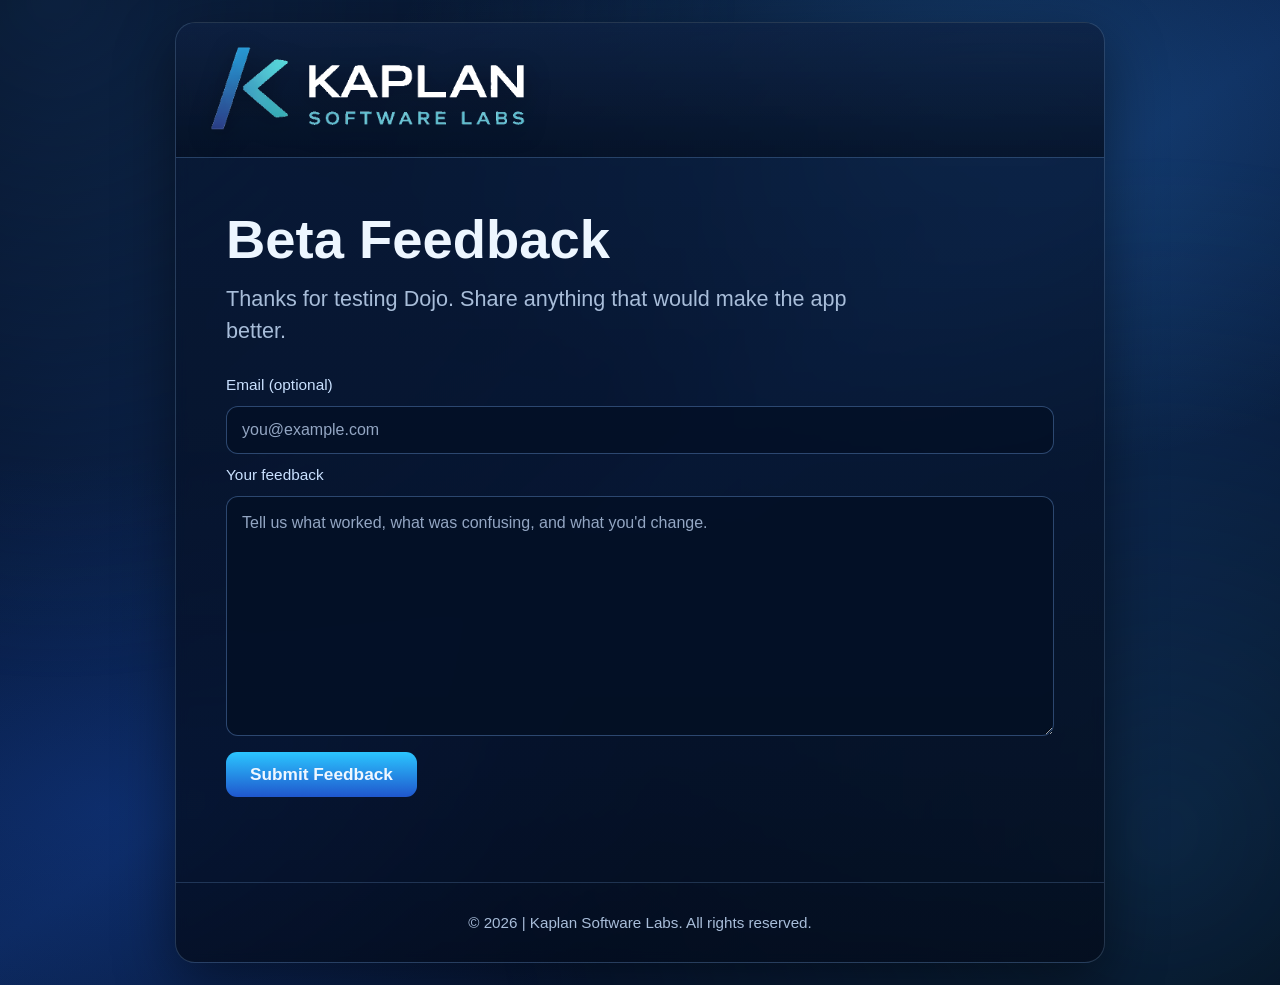
==== beta-feedback/index.html @ 79942fa9 "updates" ====
<!doctype html>
<html lang="en">
  <head>
    <meta charset="UTF-8" />
    <meta name="viewport" content="width=device-width, initial-scale=1.0" />
    <title>Kaplan Software Labs | Beta Feedback</title>
    <meta
      name="description"
      content="Share Dojo beta feedback with Kaplan Software Labs."
    />
    <link rel="stylesheet" href="styles.css" />
  </head>
  <body>
    <div class="background-glow" aria-hidden="true"></div>
    <main class="shell">
      <header class="topbar">
        <a class="brand" href="/" aria-label="Kaplan Software Labs home">
          <img class="brand-logo" src="./kaplan_software_labs_logo.png" alt="Kaplan Software Labs" />
        </a>
      </header>

      <section class="content">
        <h1>Beta Feedback</h1>
        <p class="lead">
          Thanks for testing Dojo. Share anything that would make the app better.
        </p>

        <form class="feedback-form" data-feedback-form>
          <label for="feedback-email">Email (optional)</label>
          <input
            id="feedback-email"
            name="email"
            type="email"
            placeholder="you@example.com"
            autocomplete="email"
          />

          <label for="feedback-message">Your feedback</label>
          <textarea
            id="feedback-message"
            name="feedback"
            placeholder="Tell us what worked, what was confusing, and what you'd change."
            required
          ></textarea>

          <button type="submit">Submit Feedback</button>
        </form>

        <p class="feedback" data-feedback-message aria-live="polite"></p>
      </section>

      <footer class="footer">
        <p>© 2026 | Kaplan Software Labs. All rights reserved.</p>
      </footer>
    </main>

    <script src="script.js"></script>
  </body>
</html>
---- beta-feedback/styles.css ----
:root {
  --bg-main: #020814;
  --bg-mid: #0b2451;
  --panel: rgba(5, 16, 37, 0.78);
  --line: rgba(141, 193, 255, 0.2);
  --text-main: #edf6ff;
  --text-muted: #a8bdd9;
  --action-1: #2bc6ff;
  --action-2: #1f56cd;
  --success: #7cf7ca;
  --danger: #ff98ad;
}

* {
  box-sizing: border-box;
}

html,
body {
  margin: 0;
  min-height: 100%;
}

body {
  font-family: "Avenir Next", "Segoe UI", "Trebuchet MS", sans-serif;
  color: var(--text-main);
  background:
    radial-gradient(900px 550px at 75% 12%, rgba(60, 169, 255, 0.23), transparent 65%),
    radial-gradient(820px 520px at 8% 82%, rgba(24, 81, 204, 0.24), transparent 68%),
    linear-gradient(145deg, #01040c 0%, var(--bg-mid) 50%, #010510 100%);
  padding: 22px 14px;
}

.background-glow {
  position: fixed;
  inset: -16vh -10vw;
  pointer-events: none;
  background:
    radial-gradient(circle at 12% 12%, rgba(55, 143, 255, 0.2), transparent 40%),
    radial-gradient(circle at 84% 82%, rgba(56, 174, 255, 0.16), transparent 42%);
  filter: blur(10px);
}

.shell {
  width: min(930px, 100%);
  margin: 0 auto;
  border: 1px solid rgba(166, 210, 255, 0.2);
  border-radius: 20px;
  background: linear-gradient(180deg, rgba(8, 24, 53, 0.64), rgba(3, 10, 24, 0.73));
  backdrop-filter: blur(6px);
  overflow: hidden;
  box-shadow: 0 20px 60px rgba(0, 0, 0, 0.46);
}

.topbar {
  padding: 20px 28px;
  border-bottom: 1px solid var(--line);
  background: linear-gradient(180deg, rgba(21, 44, 81, 0.36), rgba(3, 12, 27, 0.56));
}

.brand {
  display: inline-flex;
}

.brand-logo {
  display: block;
  width: clamp(200px, 30vw, 330px);
  height: auto;
  filter: drop-shadow(0 6px 12px rgba(0, 0, 0, 0.35));
}

.content {
  padding: clamp(22px, 4vw, 50px);
}

h1 {
  margin: 0;
  font-size: clamp(2rem, 4.4vw, 3.4rem);
}

.lead {
  margin: 12px 0 28px;
  color: var(--text-muted);
  font-size: clamp(1.02rem, 2vw, 1.35rem);
  max-width: 55ch;
  line-height: 1.5;
}

.feedback-form {
  display: grid;
  gap: 12px;
}

.feedback-form label {
  font-size: 0.96rem;
  color: #cae1ff;
}

.feedback-form input,
.feedback-form textarea {
  border: 1px solid rgba(123, 180, 255, 0.34);
  border-radius: 12px;
  background: var(--panel);
  color: var(--text-main);
  font-size: 1rem;
  padding: 14px 15px;
  font-family: inherit;
}

.feedback-form textarea {
  min-height: 240px;
  resize: vertical;
  line-height: 1.5;
}

.feedback-form input::placeholder,
.feedback-form textarea::placeholder {
  color: #93a6c3;
}

.feedback-form input:focus,
.feedback-form textarea:focus {
  outline: 2px solid rgba(86, 186, 255, 0.5);
  border-color: rgba(134, 200, 255, 0.62);
}

.feedback-form button {
  border: 0;
  justify-self: start;
  margin-top: 4px;
  padding: 12px 24px;
  border-radius: 11px;
  font-size: 1.08rem;
  font-weight: 700;
  color: #eff7ff;
  background: linear-gradient(180deg, var(--action-1), var(--action-2));
  cursor: pointer;
  transition: transform 160ms ease, filter 160ms ease;
}

.feedback-form button:hover,
.feedback-form button:focus-visible {
  transform: translateY(-1px);
  filter: brightness(1.08);
}

.feedback-form button:disabled {
  cursor: not-allowed;
  opacity: 0.76;
  transform: none;
  filter: none;
}

.feedback {
  min-height: 1.3em;
  margin: 14px 0 0;
  color: var(--success);
}

.feedback.error {
  color: var(--danger);
}

.footer {
  text-align: center;
  border-top: 1px solid var(--line);
  color: var(--text-muted);
  padding: 16px;
  font-size: 0.95rem;
}

@media (max-width: 640px) {
  body {
    padding: 10px;
  }

  .topbar {
    padding: 14px 16px;
  }

  .content {
    padding: 20px 16px;
  }

  .feedback-form button {
    width: 100%;
    justify-self: stretch;
  }
}
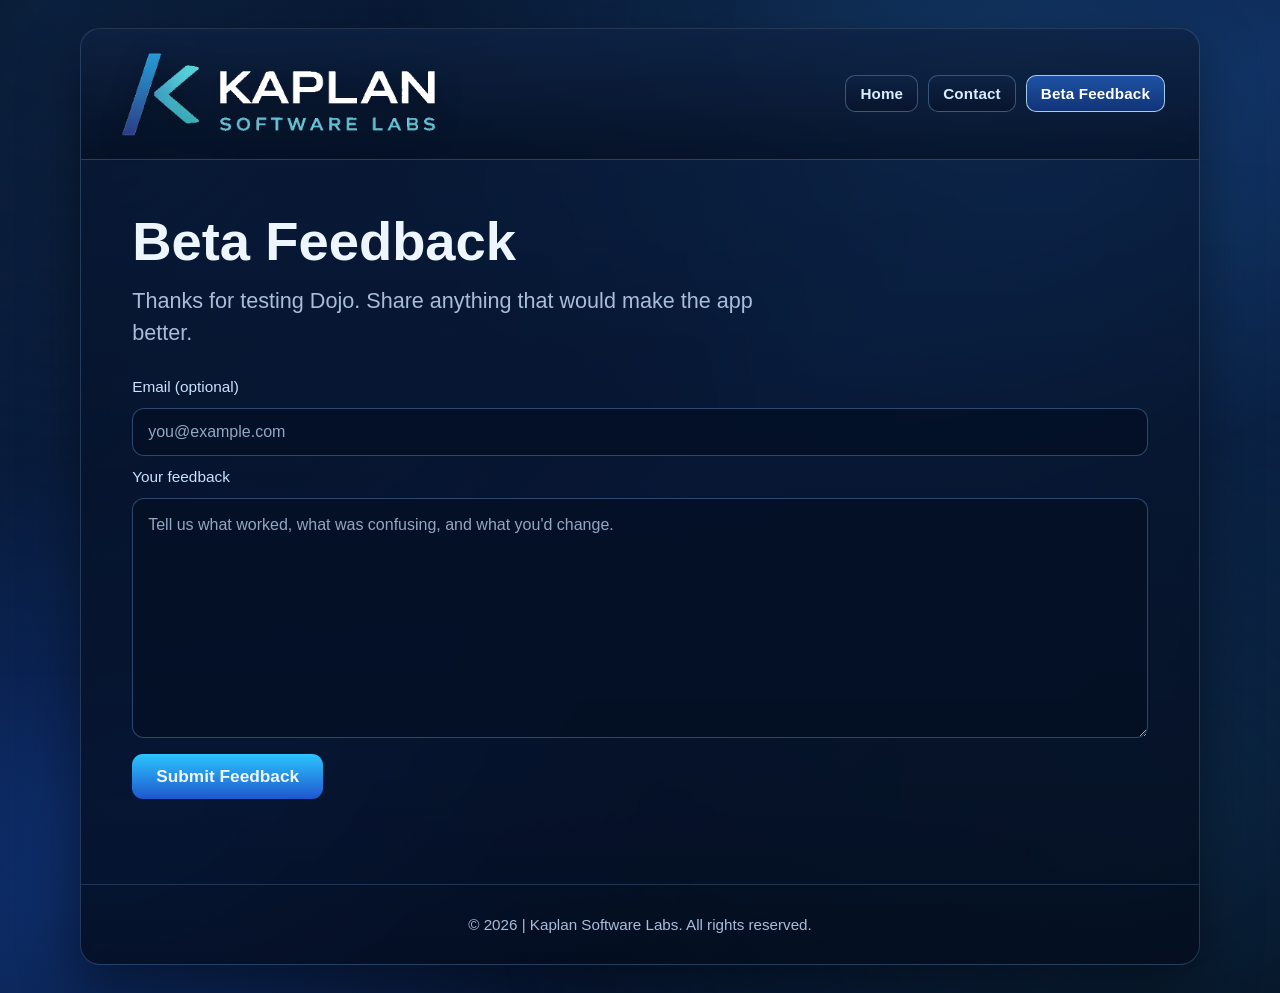
==== commit e3e539c5: "changes" ====
--- a/beta-feedback/index.html
+++ b/beta-feedback/index.html
@@ -14,9 +14,14 @@
     <div class="background-glow" aria-hidden="true"></div>
     <main class="shell">
       <header class="topbar">
-        <a class="brand" href="/" aria-label="Kaplan Software Labs home">
+        <a class="brand" href="../index.html" aria-label="Kaplan Software Labs home">
           <img class="brand-logo" src="./kaplan_software_labs_logo.png" alt="Kaplan Software Labs" />
         </a>
+        <nav class="top-actions" aria-label="Primary">
+          <a class="top-action" href="../index.html">Home</a>
+          <a class="top-action" href="mailto:contact@kaplansoftwarelabs.com">Contact</a>
+          <a class="top-action top-action--active" href="./index.html" aria-current="page">Beta Feedback</a>
+        </nav>
       </header>
 
       <section class="content">
--- a/beta-feedback/styles.css
+++ b/beta-feedback/styles.css
@@ -28,7 +28,7 @@
     radial-gradient(900px 550px at 75% 12%, rgba(60, 169, 255, 0.23), transparent 65%),
     radial-gradient(820px 520px at 8% 82%, rgba(24, 81, 204, 0.24), transparent 68%),
     linear-gradient(145deg, #01040c 0%, var(--bg-mid) 50%, #010510 100%);
-  padding: 22px 14px;
+  padding: 28px 18px;
 }
 
 .background-glow {
@@ -42,7 +42,7 @@
 }
 
 .shell {
-  width: min(930px, 100%);
+  width: min(1120px, 100%);
   margin: 0 auto;
   border: 1px solid rgba(166, 210, 255, 0.2);
   border-radius: 20px;
@@ -53,7 +53,11 @@
 }
 
 .topbar {
-  padding: 20px 28px;
+  display: flex;
+  align-items: center;
+  justify-content: space-between;
+  gap: 14px;
+  padding: 20px 34px;
   border-bottom: 1px solid var(--line);
   background: linear-gradient(180deg, rgba(21, 44, 81, 0.36), rgba(3, 12, 27, 0.56));
 }
@@ -69,8 +73,42 @@
   filter: drop-shadow(0 6px 12px rgba(0, 0, 0, 0.35));
 }
 
+.top-actions {
+  display: inline-flex;
+  align-items: center;
+  gap: 10px;
+}
+
+.top-action {
+  text-decoration: none;
+  color: #d8edff;
+  border: 1px solid rgba(144, 201, 255, 0.34);
+  border-radius: 10px;
+  padding: 9px 14px;
+  font-size: 0.95rem;
+  font-weight: 600;
+  letter-spacing: 0.01em;
+  background: linear-gradient(180deg, rgba(16, 37, 72, 0.62), rgba(7, 18, 41, 0.72));
+  transition: transform 160ms ease, border-color 160ms ease, color 160ms ease;
+}
+
+.top-action:hover,
+.top-action:focus-visible {
+  transform: translateY(-1px);
+  border-color: rgba(186, 228, 255, 0.7);
+  color: #f6fbff;
+}
+
+.top-action--active {
+  color: #ffffff;
+  border-color: rgba(201, 234, 255, 0.82);
+  background: linear-gradient(180deg, rgba(38, 99, 196, 0.76), rgba(18, 57, 130, 0.86));
+  pointer-events: none;
+}
+
 .content {
-  padding: clamp(22px, 4vw, 50px);
+  padding-inline: clamp(18px, 4vw, 64px);
+  padding-block: clamp(22px, 4vw, 50px);
 }
 
 h1 {
@@ -169,17 +207,24 @@
   font-size: 0.95rem;
 }
 
-@media (max-width: 640px) {
+@media (max-width: 620px) {
   body {
     padding: 10px;
   }
 
   .topbar {
-    padding: 14px 16px;
+    flex-direction: column;
+    align-items: stretch;
+    padding: 16px;
   }
 
   .content {
     padding: 20px 16px;
+  }
+
+  .top-actions {
+    justify-content: center;
+    flex-wrap: wrap;
   }
 
   .feedback-form button {
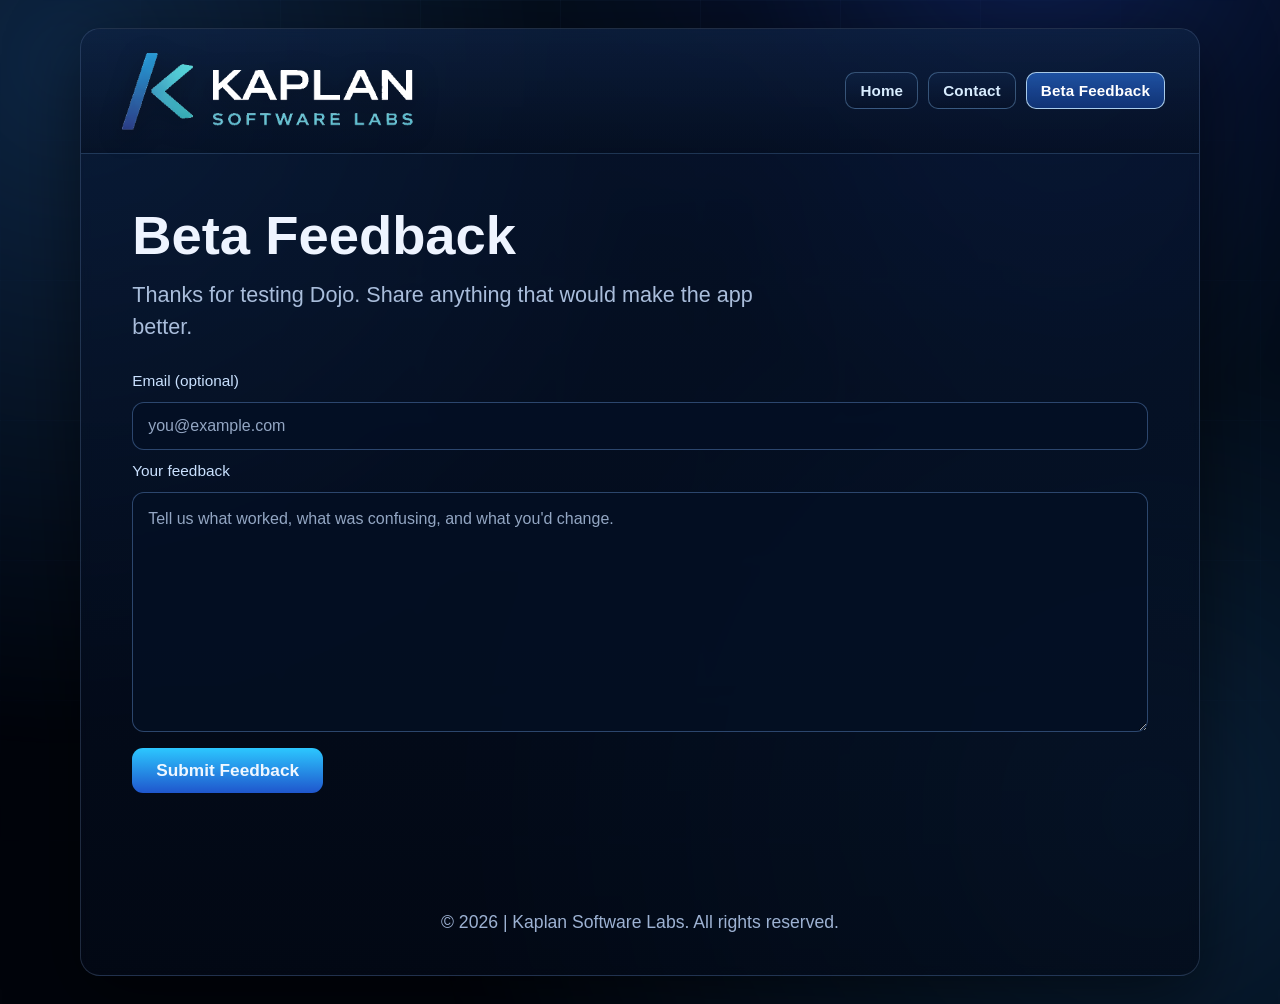
==== commit e848c863: "video background" ====
--- a/beta-feedback/index.html
+++ b/beta-feedback/index.html
@@ -8,14 +8,19 @@
       name="description"
       content="Share Dojo beta feedback with Kaplan Software Labs."
     />
-    <link rel="stylesheet" href="styles.css" />
+    <link rel="stylesheet" href="../styles.css" />
   </head>
   <body>
+    <video class="bg-video" autoplay muted loop playsinline preload="auto" aria-hidden="true">
+      <source src="../assets/videos/background.mp4" type="video/mp4" />
+    </video>
     <div class="background-glow" aria-hidden="true"></div>
+    <div class="background-grid" aria-hidden="true"></div>
+
     <main class="shell">
       <header class="topbar">
         <a class="brand" href="../index.html" aria-label="Kaplan Software Labs home">
-          <img class="brand-logo" src="./kaplan_software_labs_logo.png" alt="Kaplan Software Labs" />
+          <img class="brand-logo" src="../assets/images/kaplan_software_labs_logo.png" alt="Kaplan Software Labs" />
         </a>
         <nav class="top-actions" aria-label="Primary">
           <a class="top-action" href="../index.html">Home</a>
@@ -59,6 +64,6 @@
       </footer>
     </main>
 
-    <script src="script.js"></script>
+    <script src="../script.js"></script>
   </body>
 </html>
--- a/styles.css
+++ b/styles.css
@@ -0,0 +1,509 @@
+:root {
+  --bg-deep: #020712;
+  --bg-mid: #0a1f44;
+  --bg-light: #13386e;
+  --line: rgba(125, 178, 255, 0.2);
+  --glass: rgba(7, 21, 47, 0.64);
+  --glass-strong: rgba(4, 13, 30, 0.75);
+  --text-main: #eef4ff;
+  --text-muted: #a9bddb;
+  --action-1: #2cc7ff;
+  --action-2: #1f56cd;
+  --success: #7cf7ca;
+  --danger: #ff8ca4;
+  --radius: 18px;
+}
+
+* {
+  box-sizing: border-box;
+}
+
+html,
+body {
+  margin: 0;
+  min-height: 100%;
+}
+
+body {
+  font-family: "Avenir Next", "Segoe UI", "Trebuchet MS", sans-serif;
+  color: var(--text-main);
+  background: #01040b;
+  padding: 28px 18px;
+  overflow-x: hidden;
+}
+
+.bg-video {
+  position: fixed;
+  inset: 0;
+  width: 100%;
+  height: 100%;
+  object-fit: cover;
+  z-index: -2;
+  pointer-events: none;
+}
+
+.background-glow {
+  position: fixed;
+  inset: -22vh -12vw;
+  pointer-events: none;
+  background:
+    radial-gradient(circle at 14% 20%, rgba(58, 149, 255, 0.23), transparent 40%),
+    radial-gradient(circle at 82% 78%, rgba(49, 157, 255, 0.18), transparent 44%),
+    radial-gradient(circle at 75% 9%, rgba(35, 82, 207, 0.35), transparent 30%);
+  filter: blur(10px);
+}
+
+.background-grid {
+  position: fixed;
+  inset: 0;
+  pointer-events: none;
+  opacity: 0.28;
+  background-image: linear-gradient(var(--line) 1px, transparent 1px), linear-gradient(90deg, var(--line) 1px, transparent 1px);
+  background-size: 140px 140px;
+  mask-image: radial-gradient(circle at center, black 35%, transparent 100%);
+}
+
+.shell {
+  width: min(1120px, 100%);
+  margin: 0 auto;
+  background: linear-gradient(180deg, rgba(8, 24, 53, 0.64), rgba(3, 10, 24, 0.71));
+  border: 1px solid rgba(160, 199, 255, 0.18);
+  border-radius: 20px;
+  backdrop-filter: blur(6px);
+  box-shadow: 0 20px 70px rgba(0, 0, 0, 0.5);
+  overflow: hidden;
+}
+
+.topbar {
+  display: flex;
+  align-items: center;
+  justify-content: space-between;
+  gap: 14px;
+  padding: 20px 34px;
+  background: linear-gradient(180deg, rgba(21, 44, 81, 0.35), rgba(3, 12, 27, 0.5));
+  border-bottom: 1px solid rgba(151, 201, 255, 0.14);
+}
+
+.brand {
+  display: inline-flex;
+  align-items: center;
+  text-decoration: none;
+  color: inherit;
+}
+
+.brand-logo {
+  display: block;
+  width: clamp(190px, 24vw, 330px);
+  height: auto;
+  filter: drop-shadow(0 6px 12px rgba(0, 0, 0, 0.35));
+}
+
+.top-actions {
+  display: inline-flex;
+  align-items: center;
+  gap: 10px;
+}
+
+.top-action {
+  text-decoration: none;
+  color: #d8edff;
+  border: 1px solid rgba(144, 201, 255, 0.34);
+  border-radius: 10px;
+  padding: 9px 14px;
+  font-size: 0.95rem;
+  font-weight: 600;
+  letter-spacing: 0.01em;
+  background: linear-gradient(180deg, rgba(16, 37, 72, 0.62), rgba(7, 18, 41, 0.72));
+  transition: transform 160ms ease, border-color 160ms ease, color 160ms ease;
+}
+
+.top-action:hover,
+.top-action:focus-visible {
+  transform: translateY(-1px);
+  border-color: rgba(186, 228, 255, 0.7);
+  color: #f6fbff;
+}
+
+.hero,
+.footer {
+  padding-inline: clamp(18px, 4vw, 64px);
+}
+
+.hero {
+  display: grid;
+  gap: clamp(22px, 3vw, 34px);
+  padding-top: clamp(18px, 4vw, 40px);
+  padding-bottom: clamp(26px, 5vw, 56px);
+  border-bottom: 1px solid rgba(166, 207, 255, 0.15);
+}
+
+.hero-top {
+  display: grid;
+  grid-template-columns: 1.35fr 1fr;
+  gap: clamp(24px, 3vw, 48px);
+  align-items: center;
+  width: min(900px, 100%);
+  margin: 0 auto;
+}
+
+.hero-intro {
+  max-width: 62ch;
+}
+
+.hero-panel {
+  background: linear-gradient(150deg, rgba(7, 20, 45, 0.8), rgba(3, 12, 29, 0.62));
+  border: 1px solid rgba(140, 196, 255, 0.26);
+  border-radius: 22px;
+  padding: clamp(20px, 3vw, 36px);
+  box-shadow: inset 0 1px 0 rgba(212, 236, 255, 0.08), 0 18px 36px rgba(1, 7, 19, 0.42);
+  width: min(900px, 100%);
+  margin: 0 auto;
+}
+
+.hero h1 {
+  margin: 0;
+  font-size: clamp(2rem, 5.1vw, 4.25rem);
+  line-height: 1.08;
+  letter-spacing: 0.01em;
+  text-wrap: balance;
+}
+
+.tagline {
+  margin: 14px 0 12px;
+  color: #cee4ff;
+  font-size: clamp(1rem, 1.4vw, 1.2rem);
+  line-height: 1.58;
+  max-width: 60ch;
+}
+
+.lead {
+  margin: 0 0 24px;
+  color: #edf6ff;
+  font-size: clamp(1.05rem, 1.7vw, 1.44rem);
+  line-height: 1.5;
+  font-weight: 600;
+}
+
+.signup {
+  display: grid;
+  grid-template-columns: 1fr auto;
+  border-radius: 14px;
+  overflow: hidden;
+  background: linear-gradient(125deg, rgba(10, 21, 43, 0.94), rgba(3, 11, 28, 0.94));
+  border: 1px solid rgba(99, 172, 255, 0.28);
+  max-width: 100%;
+}
+
+.signup input {
+  border: 0;
+  padding: 18px 20px;
+  background: transparent;
+  color: #e8f3ff;
+  font-size: clamp(1.05rem, 2vw, 1.25rem);
+  outline: none;
+}
+
+.signup input::placeholder {
+  color: #93a7c7;
+}
+
+.signup button {
+  border: 0;
+  border-left: 1px solid rgba(197, 233, 255, 0.3);
+  background: linear-gradient(180deg, var(--action-1), var(--action-2));
+  color: #eff7ff;
+  font-weight: 700;
+  font-size: clamp(1.2rem, 2.2vw, 1.85rem);
+  padding: 14px 28px;
+  min-width: 170px;
+  cursor: pointer;
+  transition: transform 180ms ease, filter 180ms ease;
+}
+
+.signup button:hover,
+.signup button:focus-visible {
+  transform: translateY(-1px);
+  filter: brightness(1.08);
+}
+
+.signup button:disabled {
+  cursor: not-allowed;
+  opacity: 0.75;
+  transform: none;
+  filter: none;
+}
+
+.helper {
+  margin: 16px 0 0;
+  color: #9ab4d8;
+  font-size: clamp(0.92rem, 1.2vw, 1.05rem);
+  line-height: 1.5;
+  max-width: 54ch;
+}
+
+.feedback {
+  min-height: 1.4em;
+  margin: 10px 0 0;
+  color: var(--success);
+  font-size: 0.96rem;
+}
+
+.feedback.error {
+  color: var(--danger);
+}
+
+.app-card {
+  justify-self: end;
+  text-align: center;
+}
+
+.app-icon {
+  width: clamp(170px, 22vw, 300px);
+  aspect-ratio: 1 / 1;
+  border-radius: 26%;
+  overflow: hidden;
+  display: block;
+  border: 1px solid rgba(216, 247, 255, 0.4);
+  background:
+    radial-gradient(circle at 30% 8%, rgba(190, 244, 255, 0.95), transparent 29%),
+    linear-gradient(180deg, rgba(57, 164, 236, 0.38), rgba(15, 48, 99, 0.85)),
+    linear-gradient(135deg, rgba(1, 12, 34, 0.8), rgba(11, 83, 153, 0.5));
+  box-shadow: inset 0 0 26px rgba(198, 238, 255, 0.2), 0 18px 42px rgba(3, 8, 19, 0.6);
+  position: relative;
+}
+
+.app-icon-image {
+  width: 100%;
+  height: 100%;
+  display: block;
+  object-fit: cover;
+}
+
+.footer {
+  display: flex;
+  justify-content: center;
+  align-items: center;
+  gap: 10px;
+  padding-top: 18px;
+  padding-bottom: 24px;
+  color: #9db2d3;
+  font-size: clamp(0.84rem, 1.5vw, 1.1rem);
+  text-align: center;
+}
+
+.sr-only {
+  position: absolute;
+  width: 1px;
+  height: 1px;
+  padding: 0;
+  margin: -1px;
+  overflow: hidden;
+  clip: rect(0, 0, 0, 0);
+  border: 0;
+}
+
+.reveal {
+  opacity: 0;
+  transform: translateY(8px);
+  animation: rise 700ms ease forwards;
+}
+
+.reveal-delay-1 {
+  animation-delay: 50ms;
+}
+
+.reveal-delay-2 {
+  animation-delay: 170ms;
+}
+
+.reveal-delay-3 {
+  animation-delay: 300ms;
+}
+
+.reveal-delay-4 {
+  animation-delay: 420ms;
+}
+
+@keyframes rise {
+  to {
+    opacity: 1;
+    transform: translateY(0);
+  }
+}
+
+@media (max-width: 920px) {
+  .topbar {
+    justify-content: space-between;
+  }
+
+  .hero-top {
+    grid-template-columns: 1fr;
+    text-align: center;
+  }
+
+  .app-card {
+    justify-self: center;
+  }
+
+  .hero-intro {
+    text-align: center;
+    max-width: none;
+  }
+
+  .helper {
+    max-width: none;
+  }
+
+  .app-card {
+    margin-top: 8px;
+  }
+}
+
+@media (max-width: 620px) {
+  body {
+    padding: 10px;
+  }
+
+  .shell {
+    border-radius: 16px;
+  }
+
+  .topbar {
+    flex-direction: column;
+    align-items: stretch;
+    padding: 16px;
+  }
+
+  .brand-logo {
+    width: min(74vw, 270px);
+  }
+
+  .top-actions {
+    justify-content: center;
+    flex-wrap: wrap;
+  }
+
+  .signup {
+    grid-template-columns: 1fr;
+  }
+
+  .signup button {
+    min-width: 0;
+    border-left: 0;
+    border-top: 1px solid rgba(197, 233, 255, 0.3);
+  }
+
+  .footer {
+    flex-direction: column;
+    text-align: center;
+  }
+}
+
+/* ── Beta feedback page ────────────────────────────────────────────────────── */
+
+.top-action--active {
+  color: #ffffff;
+  border-color: rgba(201, 234, 255, 0.82);
+  background: linear-gradient(180deg, rgba(38, 99, 196, 0.76), rgba(18, 57, 130, 0.86));
+  pointer-events: none;
+}
+
+h1 {
+  margin: 0;
+  font-size: clamp(2rem, 4.4vw, 3.4rem);
+}
+
+.content {
+  padding-inline: clamp(18px, 4vw, 64px);
+  padding-block: clamp(22px, 4vw, 50px);
+}
+
+.content .lead {
+  margin: 12px 0 28px;
+  color: var(--text-muted);
+  font-size: clamp(1.02rem, 2vw, 1.35rem);
+  max-width: 55ch;
+  font-weight: normal;
+  line-height: 1.5;
+}
+
+.content .feedback {
+  min-height: 1.3em;
+  margin: 14px 0 0;
+}
+
+.feedback-form {
+  display: grid;
+  gap: 12px;
+}
+
+.feedback-form label {
+  font-size: 0.96rem;
+  color: #cae1ff;
+}
+
+.feedback-form input,
+.feedback-form textarea {
+  border: 1px solid rgba(123, 180, 255, 0.34);
+  border-radius: 12px;
+  background: rgba(5, 16, 37, 0.78);
+  color: var(--text-main);
+  font-size: 1rem;
+  padding: 14px 15px;
+  font-family: inherit;
+}
+
+.feedback-form textarea {
+  min-height: 240px;
+  resize: vertical;
+  line-height: 1.5;
+}
+
+.feedback-form input::placeholder,
+.feedback-form textarea::placeholder {
+  color: #93a6c3;
+}
+
+.feedback-form input:focus,
+.feedback-form textarea:focus {
+  outline: 2px solid rgba(86, 186, 255, 0.5);
+  border-color: rgba(134, 200, 255, 0.62);
+}
+
+.feedback-form button {
+  border: 0;
+  justify-self: start;
+  margin-top: 4px;
+  padding: 12px 24px;
+  border-radius: 11px;
+  font-size: 1.08rem;
+  font-weight: 700;
+  color: #eff7ff;
+  background: linear-gradient(180deg, var(--action-1), var(--action-2));
+  cursor: pointer;
+  transition: transform 160ms ease, filter 160ms ease;
+}
+
+.feedback-form button:hover,
+.feedback-form button:focus-visible {
+  transform: translateY(-1px);
+  filter: brightness(1.08);
+}
+
+.feedback-form button:disabled {
+  cursor: not-allowed;
+  opacity: 0.76;
+  transform: none;
+  filter: none;
+}
+
+@media (max-width: 620px) {
+  .content {
+    padding: 20px 16px;
+  }
+
+  .feedback-form button {
+    width: 100%;
+    justify-self: stretch;
+  }
+}
